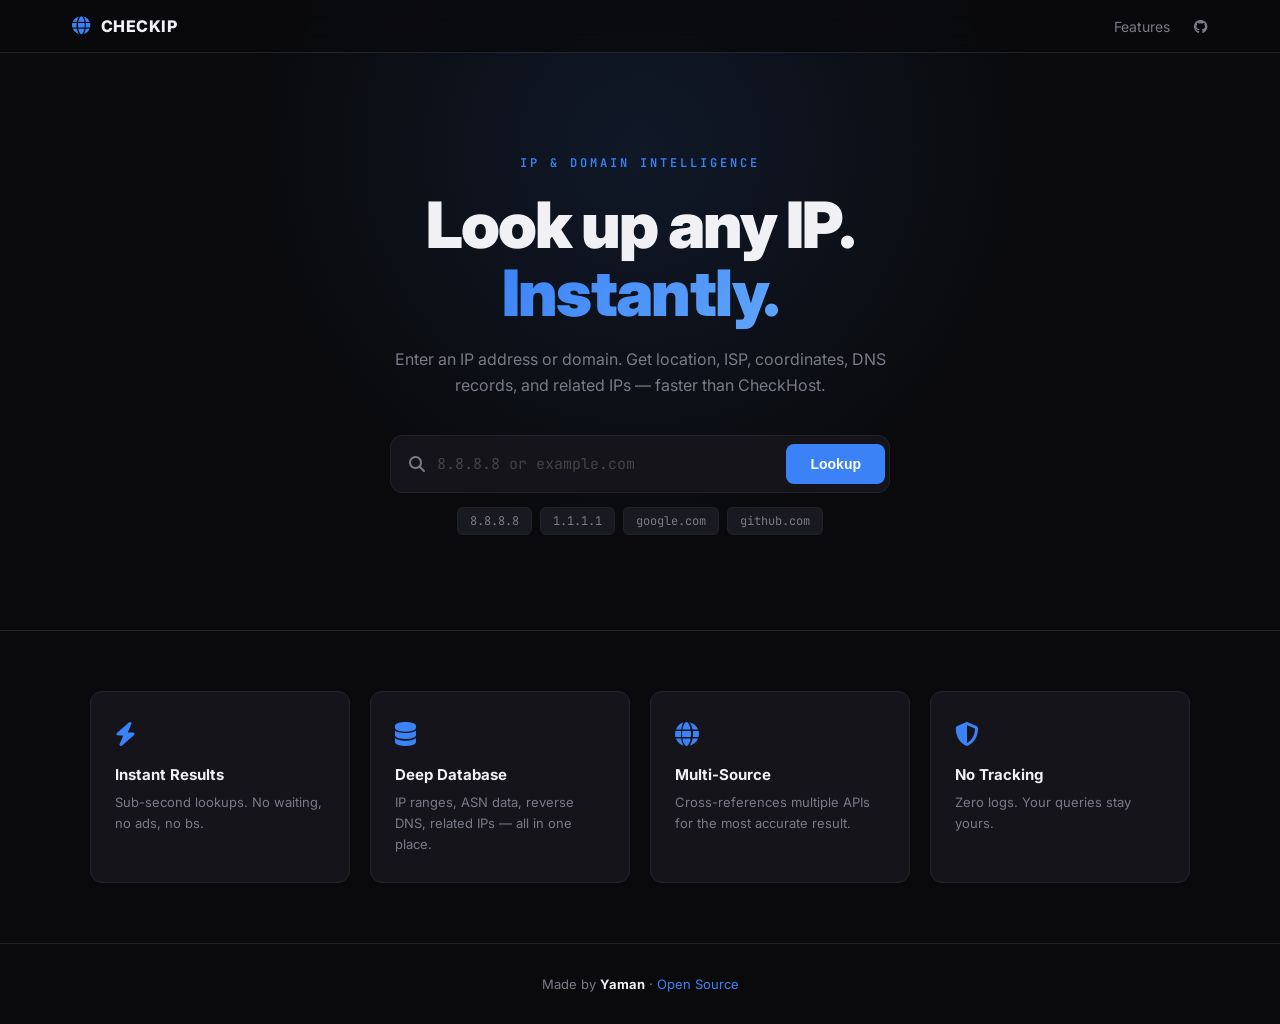
==== index.html @ 9cf47fec "CheckIP — fast IP & domain lookup tool" ====
<!DOCTYPE html>
<html lang="en">
<head>
    <meta charset="UTF-8">
    <meta name="viewport" content="width=device-width, initial-scale=1.0">
    <title>CheckIP — Fast IP & Domain Lookup</title>
    <link rel="preconnect" href="https://fonts.googleapis.com">
    <link rel="preconnect" href="https://fonts.gstatic.com" crossorigin>
    <link href="https://fonts.googleapis.com/css2?family=Inter:wght@400;500;600;700;800;900&family=JetBrains+Mono:wght@400;500;600&display=swap" rel="stylesheet">
    <link rel="stylesheet" href="https://cdnjs.cloudflare.com/ajax/libs/font-awesome/6.5.1/css/all.min.css">
    <link rel="stylesheet" href="css/style.css">
</head>
<body>

    <!-- Nav -->
    <nav class="nav">
        <div class="nav-inner">
            <a href="/" class="brand"><i class="fas fa-globe"></i> CHECKIP</a>
            <div class="nav-links">
                <a href="#features">Features</a>
                <a href="https://github.com/ywm1337/checkip" target="_blank"><i class="fab fa-github"></i></a>
            </div>
        </div>
    </nav>

    <!-- Hero -->
    <header class="hero">
        <div class="hero-content">
            <p class="tag mono">IP & DOMAIN INTELLIGENCE</p>
            <h1>Look up any IP.<br><span class="g">Instantly.</span></h1>
            <p class="lead">
                Enter an IP address or domain. Get location, ISP, coordinates,
                DNS records, and related IPs — faster than CheckHost.
            </p>
            <div class="search-box">
                <div class="search-wrap">
                    <i class="fas fa-search search-icon"></i>
                    <input type="text" id="query" placeholder="8.8.8.8 or example.com" autocomplete="off" spellcheck="false">
                    <button class="search-btn" id="searchBtn">Lookup</button>
                </div>
                <div class="search-hints">
                    <span onclick="setQ('8.8.8.8')">8.8.8.8</span>
                    <span onclick="setQ('1.1.1.1')">1.1.1.1</span>
                    <span onclick="setQ('google.com')">google.com</span>
                    <span onclick="setQ('github.com')">github.com</span>
                </div>
            </div>
        </div>
        <div class="hero-glow"></div>
    </header>

    <!-- Results (hidden until search) -->
    <section class="results" id="results" style="display:none;">
        <div class="results-inner">

            <!-- Status bar -->
            <div class="status-bar" id="statusBar">
                <span class="status-dot"></span>
                <span id="statusText">Ready</span>
                <span class="status-time" id="statusTime"></span>
            </div>

            <!-- Main info card -->
            <div class="info-grid" id="infoGrid">
                <div class="info-card">
                    <span class="info-label">IP Address</span>
                    <span class="info-val mono" id="rIP">—</span>
                </div>
                <div class="info-card">
                    <span class="info-label">Location</span>
                    <span class="info-val" id="rLocation">—</span>
                </div>
                <div class="info-card">
                    <span class="info-label">ISP</span>
                    <span class="info-val" id="rISP">—</span>
                </div>
                <div class="info-card">
                    <span class="info-label">Org</span>
                    <span class="info-val" id="rOrg">—</span>
                </div>
                <div class="info-card">
                    <span class="info-label">Timezone</span>
                    <span class="info-val mono" id="rTimezone">—</span>
                </div>
                <div class="info-card">
                    <span class="info-label">Coordinates</span>
                    <span class="info-val mono" id="rCoords">—</span>
                </div>
                <div class="info-card">
                    <span class="info-label">AS</span>
                    <span class="info-val mono" id="rAS">—</span>
                </div>
                <div class="info-card">
                    <span class="info-label">Reverse DNS</span>
                    <span class="info-val mono" id="rReverse">—</span>
                </div>
            </div>

            <!-- Related IPs -->
            <div class="section-header">
                <h2><i class="fas fa-project-diagram"></i> Related IPs</h2>
                <p>IPs from the same network range and ASN</p>
            </div>
            <div class="related-grid" id="relatedGrid">
                <div class="empty-state">
                    <i class="fas fa-spinner fa-spin"></i>
                    <span>Scanning network range...</span>
                </div>
            </div>

            <!-- DNS Records -->
            <div class="section-header">
                <h2><i class="fas fa-list"></i> DNS Records</h2>
                <p>A, AAAA, MX, NS, TXT records</p>
            </div>
            <div class="dns-grid" id="dnsGrid">
                <div class="empty-state">
                    <i class="fas fa-spinner fa-spin"></i>
                    <span>Resolving DNS...</span>
                </div>
            </div>

            <!-- Ping -->
            <div class="section-header">
                <h2><i class="fas fa-signal"></i> Ping Check</h2>
                <p>Response time from multiple locations</p>
            </div>
            <div class="ping-grid" id="pingGrid">
                <div class="empty-state">
                    <i class="fas fa-spinner fa-spin"></i>
                    <span>Pinging...</span>
                </div>
            </div>

        </div>
    </section>

    <!-- Features -->
    <section class="features" id="features">
        <div class="features-inner">
            <div class="feat">
                <div class="feat-icon"><i class="fas fa-bolt"></i></div>
                <h3>Instant Results</h3>
                <p>Sub-second lookups. No waiting, no ads, no bs.</p>
            </div>
            <div class="feat">
                <div class="feat-icon"><i class="fas fa-database"></i></div>
                <h3>Deep Database</h3>
                <p>IP ranges, ASN data, reverse DNS, related IPs — all in one place.</p>
            </div>
            <div class="feat">
                <div class="feat-icon"><i class="fas fa-globe"></i></div>
                <h3>Multi-Source</h3>
                <p>Cross-references multiple APIs for the most accurate result.</p>
            </div>
            <div class="feat">
                <div class="feat-icon"><i class="fas fa-shield-alt"></i></div>
                <h3>No Tracking</h3>
                <p>Zero logs. Your queries stay yours.</p>
            </div>
        </div>
    </section>

    <!-- Footer -->
    <footer class="footer">
        <span>Made by <b>Yaman</b> · <a href="https://github.com/ywm1337/checkip" target="_blank">Open Source</a></span>
    </footer>

    <script src="js/app.js"></script>
</body>
</html>
---- css/style.css ----
:root {
    --bg: #0a0a0c;
    --bg2: #0f0f13;
    --panel: #14141a;
    --panel2: #191920;
    --line: #22222b;
    --text: #f0f0f5;
    --mut: #7a7a88;
    --acc: #3b82f6;
    --acc2: #60a5fa;
    --green: #34d399;
    --red: #f87171;
    --yellow: #fbbf24;
    --mono: 'JetBrains Mono', monospace;
}

* { margin: 0; padding: 0; box-sizing: border-box; }
html { scroll-behavior: smooth; }
body {
    background: var(--bg);
    color: var(--text);
    font-family: 'Inter', sans-serif;
    -webkit-font-smoothing: antialiased;
    min-height: 100vh;
}
a { text-decoration: none; color: inherit; }
.mono { font-family: var(--mono); }

/* ===== Nav ===== */
.nav {
    position: fixed; top: 0; left: 0; right: 0; z-index: 100;
    background: rgba(10,10,12,0.75);
    backdrop-filter: blur(16px);
    border-bottom: 1px solid var(--line);
}
.nav-inner {
    max-width: 1200px; margin: 0 auto;
    display: flex; justify-content: space-between; align-items: center;
    padding: 16px 32px;
}
.brand {
    font-weight: 800; font-size: 16px; letter-spacing: 0.5px;
    display: flex; align-items: center; gap: 10px;
}
.brand i { color: var(--acc); font-size: 18px; }
.nav-links { display: flex; gap: 24px; align-items: center; font-size: 14px; color: var(--mut); }
.nav-links a:hover { color: var(--text); }

/* ===== Hero ===== */
.hero {
    min-height: 70vh;
    display: flex; align-items: center; justify-content: center;
    text-align: center;
    padding: 120px 32px 60px;
    position: relative; overflow: hidden;
}
.hero-glow {
    position: absolute; top: -40%; left: 50%; transform: translateX(-50%);
    width: 800px; height: 800px; border-radius: 50%;
    background: radial-gradient(circle, rgba(59,130,246,0.12) 0%, transparent 70%);
    pointer-events: none;
}
.hero-content { position: relative; z-index: 1; max-width: 700px; }
.tag {
    font-size: 12px; letter-spacing: 3px; color: var(--acc);
    margin-bottom: 20px; font-weight: 600;
}
.hero h1 {
    font-size: clamp(38px, 6vw, 64px);
    line-height: 1.05; font-weight: 900;
    letter-spacing: -0.03em; margin-bottom: 20px;
}
.g {
    background: linear-gradient(135deg, var(--acc), var(--acc2));
    -webkit-background-clip: text; background-clip: text;
    -webkit-text-fill-color: transparent;
}
.lead {
    color: var(--mut); font-size: 16px; line-height: 1.65;
    max-width: 50ch; margin: 0 auto 36px;
}

/* ===== Search ===== */
.search-box { max-width: 580px; margin: 0 auto; }
.search-wrap {
    display: flex; align-items: center;
    background: var(--panel);
    border: 1px solid var(--line);
    border-radius: 12px;
    padding: 4px 4px 4px 18px;
    transition: border-color .2s;
}
.search-wrap:focus-within { border-color: var(--acc); }
.search-icon { color: var(--mut); font-size: 16px; margin-right: 12px; }
.search-wrap input {
    flex: 1; background: none; border: none; outline: none;
    color: var(--text); font-family: var(--mono); font-size: 15px;
    padding: 14px 0;
}
.search-wrap input::placeholder { color: #444; }
.search-btn {
    background: var(--acc); color: #fff; border: none;
    font-weight: 700; font-size: 14px;
    padding: 12px 24px; border-radius: 8px;
    cursor: pointer; transition: background .15s;
}
.search-btn:hover { background: #2563eb; }
.search-hints {
    display: flex; gap: 8px; justify-content: center;
    margin-top: 14px; flex-wrap: wrap;
}
.search-hints span {
    font-family: var(--mono); font-size: 12px;
    color: var(--mut); background: var(--panel2);
    border: 1px solid var(--line); border-radius: 6px;
    padding: 5px 12px; cursor: pointer; transition: all .15s;
}
.search-hints span:hover { border-color: var(--acc); color: var(--text); }

/* ===== Results ===== */
.results { max-width: 1100px; margin: 0 auto; padding: 0 32px 60px; }

.status-bar {
    display: flex; align-items: center; gap: 10px;
    background: var(--panel); border: 1px solid var(--line);
    border-radius: 10px; padding: 12px 20px;
    margin-bottom: 24px; font-size: 13px;
}
.status-dot { width: 8px; height: 8px; border-radius: 50%; background: var(--green); }
.status-dot.loading { background: var(--yellow); animation: pulse 1s infinite; }
.status-dot.error { background: var(--red); }
.status-time { margin-left: auto; color: var(--mut); font-family: var(--mono); font-size: 12px; }
@keyframes pulse { 0%,100% { opacity: 1; } 50% { opacity: .4; } }

.info-grid {
    display: grid; grid-template-columns: repeat(4, 1fr); gap: 12px;
    margin-bottom: 40px;
}
.info-card {
    background: var(--panel); border: 1px solid var(--line);
    border-radius: 10px; padding: 18px;
    display: flex; flex-direction: column; gap: 6px;
    transition: border-color .2s;
}
.info-card:hover { border-color: var(--acc); }
.info-label { font-size: 11px; color: var(--mut); letter-spacing: 0.5px; text-transform: uppercase; font-weight: 600; }
.info-val { font-size: 14px; font-weight: 600; word-break: break-all; }

.section-header { margin-bottom: 16px; }
.section-header h2 { font-size: 18px; font-weight: 700; display: flex; align-items: center; gap: 10px; }
.section-header h2 i { color: var(--acc); font-size: 16px; }
.section-header p { color: var(--mut); font-size: 13px; margin-top: 4px; }

.related-grid, .dns-grid, .ping-grid {
    display: grid; grid-template-columns: repeat(auto-fill, minmax(260px, 1fr));
    gap: 10px; margin-bottom: 40px;
}
.rel-item, .dns-item, .ping-item {
    background: var(--panel); border: 1px solid var(--line);
    border-radius: 8px; padding: 14px 16px;
    font-family: var(--mono); font-size: 13px;
    display: flex; justify-content: space-between; align-items: center;
    transition: border-color .2s;
}
.rel-item:hover, .dns-item:hover, .ping-item:hover { border-color: var(--acc); }
.rel-ip { color: var(--text); font-weight: 600; }
.rel-tag { font-size: 10px; color: var(--mut); background: var(--panel2); padding: 3px 8px; border-radius: 4px; }
.dns-type { color: var(--acc); font-weight: 700; min-width: 36px; }
.dns-val { color: var(--mut); }
.ping-loc { color: var(--text); }
.ping-time { color: var(--green); font-weight: 600; }
.ping-time.slow { color: var(--yellow); }
.ping-time.timeout { color: var(--red); }

.empty-state {
    grid-column: 1 / -1;
    display: flex; align-items: center; justify-content: center;
    gap: 10px; padding: 30px;
    color: var(--mut); font-size: 14px;
}

/* ===== Features ===== */
.features {
    border-top: 1px solid var(--line);
    padding: 60px 32px;
}
.features-inner {
    max-width: 1100px; margin: 0 auto;
    display: grid; grid-template-columns: repeat(4, 1fr); gap: 20px;
}
.feat {
    background: var(--panel); border: 1px solid var(--line);
    border-radius: 12px; padding: 28px 24px;
    transition: border-color .2s;
}
.feat:hover { border-color: var(--acc); }
.feat-icon { font-size: 24px; color: var(--acc); margin-bottom: 16px; }
.feat h3 { font-size: 15px; font-weight: 700; margin-bottom: 8px; }
.feat p { color: var(--mut); font-size: 13px; line-height: 1.6; }

/* ===== Footer ===== */
.footer {
    border-top: 1px solid var(--line);
    padding: 32px; text-align: center;
    color: var(--mut); font-size: 13px;
}
.footer b { color: var(--text); }
.footer a { color: var(--acc); }
.footer a:hover { text-decoration: underline; }

@media (max-width: 900px) {
    .info-grid { grid-template-columns: repeat(2, 1fr); }
    .features-inner { grid-template-columns: repeat(2, 1fr); }
}
@media (max-width: 600px) {
    .info-grid { grid-template-columns: 1fr; }
    .features-inner { grid-template-columns: 1fr; }
    .nav-links a:first-child { display: none; }
}
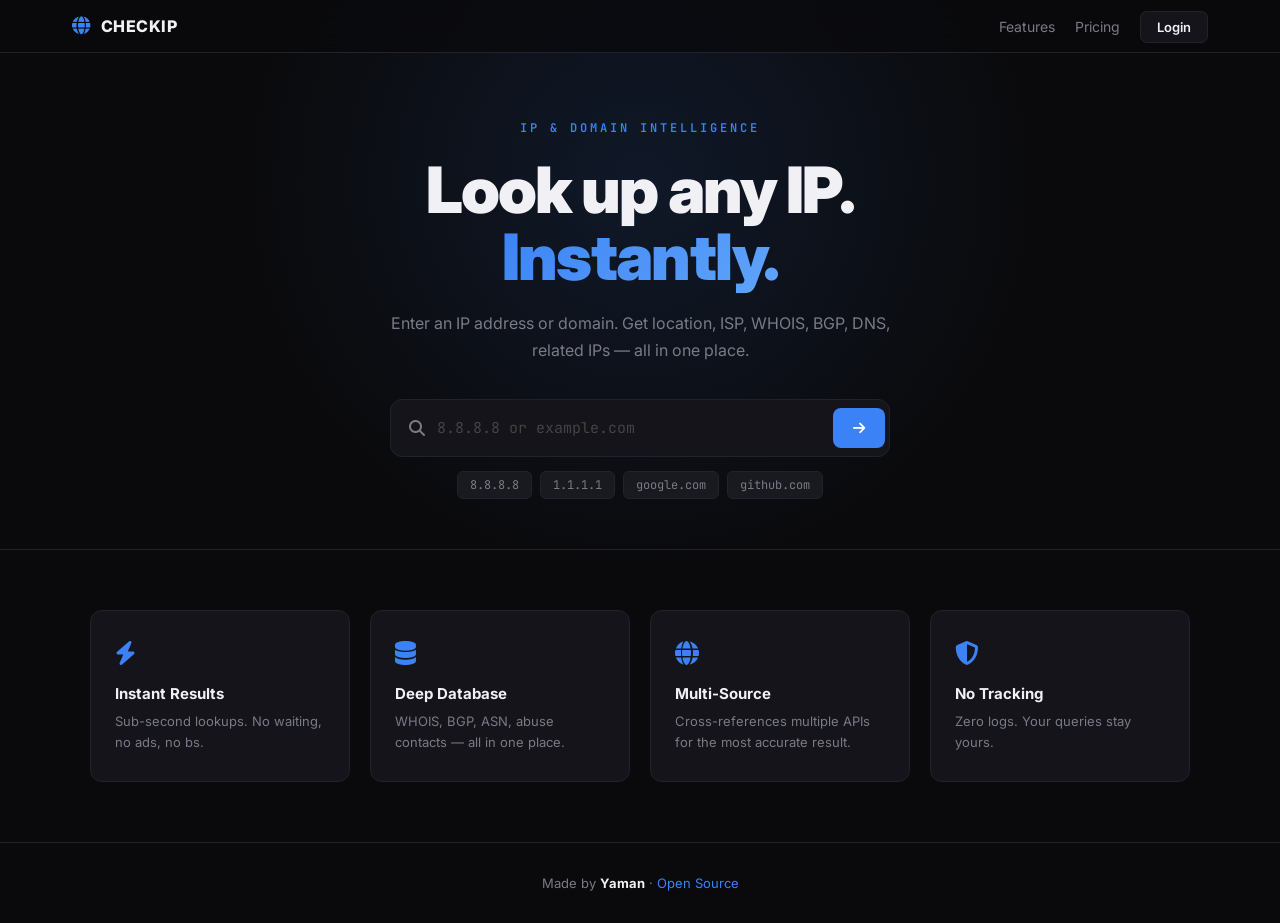
==== commit 593b3b49: "Add auth, credits, pricing, BGP, WHOIS, dashboard" ====
--- a/index.html
+++ b/index.html
@@ -11,32 +11,29 @@
     <link rel="stylesheet" href="css/style.css">
 </head>
 <body>
-
-    <!-- Nav -->
     <nav class="nav">
         <div class="nav-inner">
             <a href="/" class="brand"><i class="fas fa-globe"></i> CHECKIP</a>
             <div class="nav-links">
                 <a href="#features">Features</a>
-                <a href="https://github.com/ywm1337/checkip" target="_blank"><i class="fab fa-github"></i></a>
+                <a href="/pricing">Pricing</a>
+                <div id="navAuth">
+                    <a href="/auth" class="nav-btn">Login</a>
+                </div>
             </div>
         </div>
     </nav>
 
-    <!-- Hero -->
     <header class="hero">
         <div class="hero-content">
             <p class="tag mono">IP & DOMAIN INTELLIGENCE</p>
             <h1>Look up any IP.<br><span class="g">Instantly.</span></h1>
-            <p class="lead">
-                Enter an IP address or domain. Get location, ISP, coordinates,
-                DNS records, and related IPs — faster than CheckHost.
-            </p>
+            <p class="lead">Enter an IP address or domain. Get location, ISP, WHOIS, BGP, DNS, related IPs — all in one place.</p>
             <div class="search-box">
                 <div class="search-wrap">
                     <i class="fas fa-search search-icon"></i>
                     <input type="text" id="query" placeholder="8.8.8.8 or example.com" autocomplete="off" spellcheck="false">
-                    <button class="search-btn" id="searchBtn">Lookup</button>
+                    <button class="search-btn" id="searchBtn"><i class="fas fa-arrow-right"></i></button>
                 </div>
                 <div class="search-hints">
                     <span onclick="setQ('8.8.8.8')">8.8.8.8</span>
@@ -45,123 +42,51 @@
                     <span onclick="setQ('github.com')">github.com</span>
                 </div>
             </div>
+            <div class="credit-bar" id="creditBar" style="display:none;">
+                <i class="fas fa-coins"></i>
+                <span>Credits: <b id="creditCount">0</b> / <span id="creditLimit">10</span></span>
+                <a href="/pricing" class="credit-upgrade">Upgrade</a>
+            </div>
         </div>
         <div class="hero-glow"></div>
     </header>
 
-    <!-- Results (hidden until search) -->
     <section class="results" id="results" style="display:none;">
         <div class="results-inner">
-
-            <!-- Status bar -->
             <div class="status-bar" id="statusBar">
                 <span class="status-dot"></span>
                 <span id="statusText">Ready</span>
                 <span class="status-time" id="statusTime"></span>
             </div>
 
-            <!-- Main info card -->
-            <div class="info-grid" id="infoGrid">
-                <div class="info-card">
-                    <span class="info-label">IP Address</span>
-                    <span class="info-val mono" id="rIP">—</span>
-                </div>
-                <div class="info-card">
-                    <span class="info-label">Location</span>
-                    <span class="info-val" id="rLocation">—</span>
-                </div>
-                <div class="info-card">
-                    <span class="info-label">ISP</span>
-                    <span class="info-val" id="rISP">—</span>
-                </div>
-                <div class="info-card">
-                    <span class="info-label">Org</span>
-                    <span class="info-val" id="rOrg">—</span>
-                </div>
-                <div class="info-card">
-                    <span class="info-label">Timezone</span>
-                    <span class="info-val mono" id="rTimezone">—</span>
-                </div>
-                <div class="info-card">
-                    <span class="info-label">Coordinates</span>
-                    <span class="info-val mono" id="rCoords">—</span>
-                </div>
-                <div class="info-card">
-                    <span class="info-label">AS</span>
-                    <span class="info-val mono" id="rAS">—</span>
-                </div>
-                <div class="info-card">
-                    <span class="info-label">Reverse DNS</span>
-                    <span class="info-val mono" id="rReverse">—</span>
-                </div>
-            </div>
+            <div class="info-grid" id="infoGrid"></div>
 
-            <!-- Related IPs -->
-            <div class="section-header">
-                <h2><i class="fas fa-project-diagram"></i> Related IPs</h2>
-                <p>IPs from the same network range and ASN</p>
-            </div>
-            <div class="related-grid" id="relatedGrid">
-                <div class="empty-state">
-                    <i class="fas fa-spinner fa-spin"></i>
-                    <span>Scanning network range...</span>
-                </div>
-            </div>
+            <div class="section-header"><h2><i class="fas fa-server"></i> BGP / ASN</h2><p>Network origin and prefix data</p></div>
+            <div class="info-grid" id="bgpGrid"></div>
 
-            <!-- DNS Records -->
-            <div class="section-header">
-                <h2><i class="fas fa-list"></i> DNS Records</h2>
-                <p>A, AAAA, MX, NS, TXT records</p>
-            </div>
-            <div class="dns-grid" id="dnsGrid">
-                <div class="empty-state">
-                    <i class="fas fa-spinner fa-spin"></i>
-                    <span>Resolving DNS...</span>
-                </div>
-            </div>
+            <div class="section-header"><h2><i class="fas fa-shield-alt"></i> WHOIS / Abuse</h2><p>Registration and abuse contact info</p></div>
+            <div class="info-grid" id="whoisGrid"></div>
 
-            <!-- Ping -->
-            <div class="section-header">
-                <h2><i class="fas fa-signal"></i> Ping Check</h2>
-                <p>Response time from multiple locations</p>
-            </div>
-            <div class="ping-grid" id="pingGrid">
-                <div class="empty-state">
-                    <i class="fas fa-spinner fa-spin"></i>
-                    <span>Pinging...</span>
-                </div>
-            </div>
+            <div class="section-header"><h2><i class="fas fa-project-diagram"></i> Related IPs</h2><p>IPs from the same /24 range</p></div>
+            <div class="related-grid" id="relatedGrid"></div>
 
+            <div class="section-header"><h2><i class="fas fa-list"></i> DNS Records</h2><p>A, AAAA, MX, NS, TXT records</p></div>
+            <div class="dns-grid" id="dnsGrid"></div>
+
+            <div class="section-header"><h2><i class="fas fa-history"></i> Recent Lookups</h2><p>Your last 10 queries</p></div>
+            <div class="history-grid" id="historyGrid"></div>
         </div>
     </section>
 
-    <!-- Features -->
     <section class="features" id="features">
         <div class="features-inner">
-            <div class="feat">
-                <div class="feat-icon"><i class="fas fa-bolt"></i></div>
-                <h3>Instant Results</h3>
-                <p>Sub-second lookups. No waiting, no ads, no bs.</p>
-            </div>
-            <div class="feat">
-                <div class="feat-icon"><i class="fas fa-database"></i></div>
-                <h3>Deep Database</h3>
-                <p>IP ranges, ASN data, reverse DNS, related IPs — all in one place.</p>
-            </div>
-            <div class="feat">
-                <div class="feat-icon"><i class="fas fa-globe"></i></div>
-                <h3>Multi-Source</h3>
-                <p>Cross-references multiple APIs for the most accurate result.</p>
-            </div>
-            <div class="feat">
-                <div class="feat-icon"><i class="fas fa-shield-alt"></i></div>
-                <h3>No Tracking</h3>
-                <p>Zero logs. Your queries stay yours.</p>
-            </div>
+            <div class="feat"><div class="feat-icon"><i class="fas fa-bolt"></i></div><h3>Instant Results</h3><p>Sub-second lookups. No waiting, no ads, no bs.</p></div>
+            <div class="feat"><div class="feat-icon"><i class="fas fa-database"></i></div><h3>Deep Database</h3><p>WHOIS, BGP, ASN, abuse contacts — all in one place.</p></div>
+            <div class="feat"><div class="feat-icon"><i class="fas fa-globe"></i></div><h3>Multi-Source</h3><p>Cross-references multiple APIs for the most accurate result.</p></div>
+            <div class="feat"><div class="feat-icon"><i class="fas fa-shield-alt"></i></div><h3>No Tracking</h3><p>Zero logs. Your queries stay yours.</p></div>
         </div>
     </section>
 
-    <!-- Footer -->
     <footer class="footer">
         <span>Made by <b>Yaman</b> · <a href="https://github.com/ywm1337/checkip" target="_blank">Open Source</a></span>
     </footer>
--- a/css/style.css
+++ b/css/style.css
@@ -1,219 +1,164 @@
 :root {
-    --bg: #0a0a0c;
-    --bg2: #0f0f13;
-    --panel: #14141a;
-    --panel2: #191920;
-    --line: #22222b;
-    --text: #f0f0f5;
-    --mut: #7a7a88;
-    --acc: #3b82f6;
-    --acc2: #60a5fa;
-    --green: #34d399;
-    --red: #f87171;
-    --yellow: #fbbf24;
+    --bg: #0a0a0c; --bg2: #0f0f13; --panel: #14141a; --panel2: #191920;
+    --line: #22222b; --text: #f0f0f5; --mut: #7a7a88;
+    --acc: #3b82f6; --acc2: #60a5fa; --green: #34d399; --red: #f87171; --yellow: #fbbf24;
     --mono: 'JetBrains Mono', monospace;
 }
+* { margin:0; padding:0; box-sizing:border-box; }
+html { scroll-behavior: smooth; }
+body { background:var(--bg); color:var(--text); font-family:'Inter',sans-serif; -webkit-font-smoothing:antialiased; min-height:100vh; }
+a { text-decoration:none; color:inherit; }
+.mono { font-family:var(--mono); }
+.mut { color:var(--mut); }
 
-* { margin: 0; padding: 0; box-sizing: border-box; }
-html { scroll-behavior: smooth; }
-body {
-    background: var(--bg);
-    color: var(--text);
-    font-family: 'Inter', sans-serif;
-    -webkit-font-smoothing: antialiased;
-    min-height: 100vh;
+/* Nav */
+.nav { position:fixed; top:0; left:0; right:0; z-index:100; background:rgba(10,10,12,.75); backdrop-filter:blur(16px); border-bottom:1px solid var(--line); }
+.nav-inner { max-width:1200px; margin:0 auto; display:flex; justify-content:space-between; align-items:center; padding:16px 32px; }
+.brand { font-weight:800; font-size:16px; letter-spacing:.5px; display:flex; align-items:center; gap:10px; }
+.brand i { color:var(--acc); font-size:18px; }
+.nav-links { display:flex; gap:20px; align-items:center; font-size:14px; color:var(--mut); }
+.nav-links a:hover { color:var(--text); }
+.nav-btn { background:var(--panel); border:1px solid var(--line); padding:7px 16px; border-radius:7px; color:var(--text) !important; font-weight:600; font-size:13px; }
+.nav-btn:hover { border-color:var(--acc); }
+.nav-user { color:var(--acc); font-size:13px; font-family:var(--mono); }
+
+/* Hero */
+.hero { min-height:60vh; display:flex; align-items:center; justify-content:center; text-align:center; padding:120px 32px 50px; position:relative; overflow:hidden; }
+.hero-glow { position:absolute; top:-40%; left:50%; transform:translateX(-50%); width:800px; height:800px; border-radius:50%; background:radial-gradient(circle,rgba(59,130,246,.12) 0%,transparent 70%); pointer-events:none; }
+.hero-content { position:relative; z-index:1; max-width:700px; }
+.tag { font-size:12px; letter-spacing:3px; color:var(--acc); margin-bottom:20px; font-weight:600; }
+.hero h1 { font-size:clamp(38px,6vw,64px); line-height:1.05; font-weight:900; letter-spacing:-.03em; margin-bottom:20px; }
+.g { background:linear-gradient(135deg,var(--acc),var(--acc2)); -webkit-background-clip:text; background-clip:text; -webkit-text-fill-color:transparent; }
+.lead { color:var(--mut); font-size:16px; line-height:1.65; max-width:50ch; margin:0 auto 36px; }
+
+/* Search */
+.search-box { max-width:580px; margin:0 auto; }
+.search-wrap { display:flex; align-items:center; background:var(--panel); border:1px solid var(--line); border-radius:12px; padding:4px 4px 4px 18px; transition:border-color .2s; }
+.search-wrap:focus-within { border-color:var(--acc); }
+.search-icon { color:var(--mut); font-size:16px; margin-right:12px; }
+.search-wrap input { flex:1; background:none; border:none; outline:none; color:var(--text); font-family:var(--mono); font-size:15px; padding:14px 0; }
+.search-wrap input::placeholder { color:#444; }
+.search-btn { background:var(--acc); color:#fff; border:none; font-weight:700; font-size:14px; padding:12px 20px; border-radius:8px; cursor:pointer; transition:background .15s; }
+.search-btn:hover { background:#2563eb; }
+.search-hints { display:flex; gap:8px; justify-content:center; margin-top:14px; flex-wrap:wrap; }
+.search-hints span { font-family:var(--mono); font-size:12px; color:var(--mut); background:var(--panel2); border:1px solid var(--line); border-radius:6px; padding:5px 12px; cursor:pointer; transition:all .15s; }
+.search-hints span:hover { border-color:var(--acc); color:var(--text); }
+
+/* Credit bar */
+.credit-bar { display:flex; align-items:center; gap:10px; justify-content:center; margin-top:18px; font-size:13px; color:var(--mut); background:var(--panel); border:1px solid var(--line); border-radius:8px; padding:10px 20px; }
+.credit-bar i { color:var(--yellow); }
+.credit-upgrade { color:var(--acc); font-weight:600; margin-left:6px; }
+.credit-upgrade:hover { text-decoration:underline; }
+
+/* Results */
+.results { max-width:1100px; margin:0 auto; padding:0 32px 60px; }
+.status-bar { display:flex; align-items:center; gap:10px; background:var(--panel); border:1px solid var(--line); border-radius:10px; padding:12px 20px; margin-bottom:24px; font-size:13px; }
+.status-dot { width:8px; height:8px; border-radius:50%; background:var(--green); }
+.status-dot.loading { background:var(--yellow); animation:pulse 1s infinite; }
+.status-dot.error { background:var(--red); }
+.status-time { margin-left:auto; color:var(--mut); font-family:var(--mono); font-size:12px; }
+@keyframes pulse { 0%,100% { opacity:1; } 50% { opacity:.4; } }
+
+.info-grid { display:grid; grid-template-columns:repeat(4,1fr); gap:12px; margin-bottom:30px; }
+.info-card { background:var(--panel); border:1px solid var(--line); border-radius:10px; padding:18px; display:flex; flex-direction:column; gap:6px; transition:border-color .2s; }
+.info-card:hover { border-color:var(--acc); }
+.info-label { font-size:11px; color:var(--mut); letter-spacing:.5px; text-transform:uppercase; font-weight:600; }
+.info-val { font-size:14px; font-weight:600; word-break:break-all; }
+
+.section-header { margin-bottom:16px; margin-top:20px; }
+.section-header h2 { font-size:18px; font-weight:700; display:flex; align-items:center; gap:10px; }
+.section-header h2 i { color:var(--acc); font-size:16px; }
+.section-header p { color:var(--mut); font-size:13px; margin-top:4px; }
+
+.related-grid,.dns-grid,.history-grid { display:grid; grid-template-columns:repeat(auto-fill,minmax(260px,1fr)); gap:10px; margin-bottom:30px; }
+.rel-item,.dns-item,.hist-item { background:var(--panel); border:1px solid var(--line); border-radius:8px; padding:14px 16px; font-family:var(--mono); font-size:13px; display:flex; justify-content:space-between; align-items:center; transition:border-color .2s; }
+.rel-item:hover,.dns-item:hover { border-color:var(--acc); }
+.rel-ip { color:var(--text); font-weight:600; }
+.rel-tag,.dns-type { color:var(--acc); font-weight:700; min-width:36px; font-size:10px; background:var(--panel2); padding:3px 8px; border-radius:4px; }
+.dns-val { color:var(--mut); font-size:12px; overflow:hidden; text-overflow:ellipsis; max-width:180px; }
+.empty-state { grid-column:1/-1; display:flex; align-items:center; justify-content:center; gap:10px; padding:30px; color:var(--mut); font-size:14px; }
+
+/* Features */
+.features { border-top:1px solid var(--line); padding:60px 32px; }
+.features-inner { max-width:1100px; margin:0 auto; display:grid; grid-template-columns:repeat(4,1fr); gap:20px; }
+.feat { background:var(--panel); border:1px solid var(--line); border-radius:12px; padding:28px 24px; transition:border-color .2s; }
+.feat:hover { border-color:var(--acc); }
+.feat-icon { font-size:24px; color:var(--acc); margin-bottom:16px; }
+.feat h3 { font-size:15px; font-weight:700; margin-bottom:8px; }
+.feat p { color:var(--mut); font-size:13px; line-height:1.6; }
+
+/* Footer */
+.footer { border-top:1px solid var(--line); padding:32px; text-align:center; color:var(--mut); font-size:13px; }
+.footer b { color:var(--text); }
+.footer a { color:var(--acc); }
+.footer a:hover { text-decoration:underline; }
+
+/* Auth */
+.auth-page { min-height:100vh; display:flex; align-items:center; justify-content:center; padding:100px 32px; }
+.auth-card { background:var(--panel); border:1px solid var(--line); border-radius:16px; padding:40px; width:100%; max-width:400px; }
+.auth-card h1 { font-size:28px; font-weight:800; margin-bottom:6px; }
+.auth-sub { color:var(--mut); font-size:14px; margin-bottom:30px; }
+.auth-card form { display:flex; flex-direction:column; gap:14px; }
+.auth-card input { background:var(--bg); border:1px solid var(--line); border-radius:8px; padding:14px 16px; color:var(--text); font-size:14px; font-family:var(--mono); outline:none; transition:border-color .2s; }
+.auth-card input:focus { border-color:var(--acc); }
+.auth-card .btn { width:100%; padding:14px; font-size:15px; margin-top:4px; }
+.auth-toggle { text-align:center; margin-top:20px; font-size:13px; color:var(--mut); }
+.auth-toggle a { color:var(--acc); font-weight:600; }
+.auth-toggle a:hover { text-decoration:underline; }
+.auth-error { color:var(--red); font-size:13px; text-align:center; margin-top:14px; min-height:20px; }
+
+/* Pricing */
+.pricing-page { min-height:100vh; padding:120px 32px 60px; max-width:1200px; margin:0 auto; }
+.pricing-grid { display:grid; grid-template-columns:repeat(4,1fr); gap:18px; }
+.plan-card { background:var(--panel); border:1px solid var(--line); border-radius:14px; padding:30px 24px; display:flex; flex-direction:column; position:relative; transition:border-color .2s; }
+.plan-card:hover { border-color:var(--acc); }
+.plan-card.feature { border-color:var(--acc); }
+.plan-card.current { border-color:var(--green); }
+.badge { position:absolute; top:-12px; left:50%; transform:translateX(-50%); background:var(--acc); color:#fff; font-size:11px; font-weight:700; padding:4px 14px; border-radius:20px; letter-spacing:.5px; }
+.current-badge { background:var(--green); }
+.plan-card h3 { font-size:18px; font-weight:700; margin-bottom:8px; margin-top:10px; }
+.plan-card .price { font-size:36px; font-weight:900; margin-bottom:4px; }
+.plan-card .price span { font-size:14px; color:var(--mut); font-weight:400; }
+.plan-card .credits-info { color:var(--mut); font-size:13px; margin-bottom:20px; }
+.plan-card ul { list-style:none; margin-bottom:24px; flex:1; display:flex; flex-direction:column; gap:10px; }
+.plan-card li { font-size:13px; color:var(--text); display:flex; gap:10px; align-items:flex-start; }
+.plan-card li i { color:var(--green); font-size:12px; margin-top:3px; }
+.plan-card .btn { width:100%; text-align:center; justify-content:center; }
+
+/* Dashboard */
+.dashboard { max-width:1100px; margin:0 auto; padding:100px 32px 60px; }
+.dash-header { display:flex; justify-content:space-between; align-items:flex-start; margin-bottom:30px; }
+.dash-header h1 { font-size:28px; font-weight:800; }
+.dash-plan { display:flex; align-items:center; gap:12px; }
+.plan-badge { font-family:var(--mono); font-size:12px; font-weight:700; background:var(--acc); color:#fff; padding:5px 12px; border-radius:6px; }
+.dash-stats { display:grid; grid-template-columns:repeat(3,1fr); gap:14px; margin-bottom:30px; }
+.stat-card { background:var(--panel); border:1px solid var(--line); border-radius:10px; padding:20px; }
+.stat-label { font-size:11px; color:var(--mut); text-transform:uppercase; letter-spacing:.5px; font-weight:600; }
+.stat-val { display:block; font-size:28px; font-weight:900; margin-top:6px; }
+.dash-search { margin-bottom:30px; }
+.dash-search .search-wrap { max-width:100%; }
+.hist-item .mut { font-size:12px; }
+
+/* Buttons */
+.btn { display:inline-flex; align-items:center; gap:10px; font-size:14px; font-weight:600; padding:12px 22px; border-radius:9px; border:none; cursor:pointer; transition:all .15s; }
+.btn:active { transform:translateY(1px); }
+.btn-primary { background:var(--acc); color:#fff; }
+.btn-primary:hover { background:#2563eb; }
+.btn-dark { background:var(--panel2); color:var(--text); border:1px solid var(--line); }
+.btn-dark:hover { border-color:var(--acc); }
+.btn-ghost { background:none; color:var(--mut); border:1px solid var(--line); }
+.btn-ghost:hover { border-color:var(--acc); color:var(--text); }
+
+@media (max-width:900px) {
+    .info-grid { grid-template-columns:repeat(2,1fr); }
+    .features-inner { grid-template-columns:repeat(2,1fr); }
+    .pricing-grid { grid-template-columns:repeat(2,1fr); }
+    .dash-stats { grid-template-columns:1fr; }
 }
-a { text-decoration: none; color: inherit; }
-.mono { font-family: var(--mono); }
-
-/* ===== Nav ===== */
-.nav {
-    position: fixed; top: 0; left: 0; right: 0; z-index: 100;
-    background: rgba(10,10,12,0.75);
-    backdrop-filter: blur(16px);
-    border-bottom: 1px solid var(--line);
+@media (max-width:600px) {
+    .info-grid { grid-template-columns:1fr; }
+    .features-inner { grid-template-columns:1fr; }
+    .pricing-grid { grid-template-columns:1fr; }
+    .nav-links a:not(.nav-btn):not(.nav-user) { display:none; }
+    .dash-header { flex-direction:column; gap:16px; }
 }
-.nav-inner {
-    max-width: 1200px; margin: 0 auto;
-    display: flex; justify-content: space-between; align-items: center;
-    padding: 16px 32px;
-}
-.brand {
-    font-weight: 800; font-size: 16px; letter-spacing: 0.5px;
-    display: flex; align-items: center; gap: 10px;
-}
-.brand i { color: var(--acc); font-size: 18px; }
-.nav-links { display: flex; gap: 24px; align-items: center; font-size: 14px; color: var(--mut); }
-.nav-links a:hover { color: var(--text); }
-
-/* ===== Hero ===== */
-.hero {
-    min-height: 70vh;
-    display: flex; align-items: center; justify-content: center;
-    text-align: center;
-    padding: 120px 32px 60px;
-    position: relative; overflow: hidden;
-}
-.hero-glow {
-    position: absolute; top: -40%; left: 50%; transform: translateX(-50%);
-    width: 800px; height: 800px; border-radius: 50%;
-    background: radial-gradient(circle, rgba(59,130,246,0.12) 0%, transparent 70%);
-    pointer-events: none;
-}
-.hero-content { position: relative; z-index: 1; max-width: 700px; }
-.tag {
-    font-size: 12px; letter-spacing: 3px; color: var(--acc);
-    margin-bottom: 20px; font-weight: 600;
-}
-.hero h1 {
-    font-size: clamp(38px, 6vw, 64px);
-    line-height: 1.05; font-weight: 900;
-    letter-spacing: -0.03em; margin-bottom: 20px;
-}
-.g {
-    background: linear-gradient(135deg, var(--acc), var(--acc2));
-    -webkit-background-clip: text; background-clip: text;
-    -webkit-text-fill-color: transparent;
-}
-.lead {
-    color: var(--mut); font-size: 16px; line-height: 1.65;
-    max-width: 50ch; margin: 0 auto 36px;
-}
-
-/* ===== Search ===== */
-.search-box { max-width: 580px; margin: 0 auto; }
-.search-wrap {
-    display: flex; align-items: center;
-    background: var(--panel);
-    border: 1px solid var(--line);
-    border-radius: 12px;
-    padding: 4px 4px 4px 18px;
-    transition: border-color .2s;
-}
-.search-wrap:focus-within { border-color: var(--acc); }
-.search-icon { color: var(--mut); font-size: 16px; margin-right: 12px; }
-.search-wrap input {
-    flex: 1; background: none; border: none; outline: none;
-    color: var(--text); font-family: var(--mono); font-size: 15px;
-    padding: 14px 0;
-}
-.search-wrap input::placeholder { color: #444; }
-.search-btn {
-    background: var(--acc); color: #fff; border: none;
-    font-weight: 700; font-size: 14px;
-    padding: 12px 24px; border-radius: 8px;
-    cursor: pointer; transition: background .15s;
-}
-.search-btn:hover { background: #2563eb; }
-.search-hints {
-    display: flex; gap: 8px; justify-content: center;
-    margin-top: 14px; flex-wrap: wrap;
-}
-.search-hints span {
-    font-family: var(--mono); font-size: 12px;
-    color: var(--mut); background: var(--panel2);
-    border: 1px solid var(--line); border-radius: 6px;
-    padding: 5px 12px; cursor: pointer; transition: all .15s;
-}
-.search-hints span:hover { border-color: var(--acc); color: var(--text); }
-
-/* ===== Results ===== */
-.results { max-width: 1100px; margin: 0 auto; padding: 0 32px 60px; }
-
-.status-bar {
-    display: flex; align-items: center; gap: 10px;
-    background: var(--panel); border: 1px solid var(--line);
-    border-radius: 10px; padding: 12px 20px;
-    margin-bottom: 24px; font-size: 13px;
-}
-.status-dot { width: 8px; height: 8px; border-radius: 50%; background: var(--green); }
-.status-dot.loading { background: var(--yellow); animation: pulse 1s infinite; }
-.status-dot.error { background: var(--red); }
-.status-time { margin-left: auto; color: var(--mut); font-family: var(--mono); font-size: 12px; }
-@keyframes pulse { 0%,100% { opacity: 1; } 50% { opacity: .4; } }
-
-.info-grid {
-    display: grid; grid-template-columns: repeat(4, 1fr); gap: 12px;
-    margin-bottom: 40px;
-}
-.info-card {
-    background: var(--panel); border: 1px solid var(--line);
-    border-radius: 10px; padding: 18px;
-    display: flex; flex-direction: column; gap: 6px;
-    transition: border-color .2s;
-}
-.info-card:hover { border-color: var(--acc); }
-.info-label { font-size: 11px; color: var(--mut); letter-spacing: 0.5px; text-transform: uppercase; font-weight: 600; }
-.info-val { font-size: 14px; font-weight: 600; word-break: break-all; }
-
-.section-header { margin-bottom: 16px; }
-.section-header h2 { font-size: 18px; font-weight: 700; display: flex; align-items: center; gap: 10px; }
-.section-header h2 i { color: var(--acc); font-size: 16px; }
-.section-header p { color: var(--mut); font-size: 13px; margin-top: 4px; }
-
-.related-grid, .dns-grid, .ping-grid {
-    display: grid; grid-template-columns: repeat(auto-fill, minmax(260px, 1fr));
-    gap: 10px; margin-bottom: 40px;
-}
-.rel-item, .dns-item, .ping-item {
-    background: var(--panel); border: 1px solid var(--line);
-    border-radius: 8px; padding: 14px 16px;
-    font-family: var(--mono); font-size: 13px;
-    display: flex; justify-content: space-between; align-items: center;
-    transition: border-color .2s;
-}
-.rel-item:hover, .dns-item:hover, .ping-item:hover { border-color: var(--acc); }
-.rel-ip { color: var(--text); font-weight: 600; }
-.rel-tag { font-size: 10px; color: var(--mut); background: var(--panel2); padding: 3px 8px; border-radius: 4px; }
-.dns-type { color: var(--acc); font-weight: 700; min-width: 36px; }
-.dns-val { color: var(--mut); }
-.ping-loc { color: var(--text); }
-.ping-time { color: var(--green); font-weight: 600; }
-.ping-time.slow { color: var(--yellow); }
-.ping-time.timeout { color: var(--red); }
-
-.empty-state {
-    grid-column: 1 / -1;
-    display: flex; align-items: center; justify-content: center;
-    gap: 10px; padding: 30px;
-    color: var(--mut); font-size: 14px;
-}
-
-/* ===== Features ===== */
-.features {
-    border-top: 1px solid var(--line);
-    padding: 60px 32px;
-}
-.features-inner {
-    max-width: 1100px; margin: 0 auto;
-    display: grid; grid-template-columns: repeat(4, 1fr); gap: 20px;
-}
-.feat {
-    background: var(--panel); border: 1px solid var(--line);
-    border-radius: 12px; padding: 28px 24px;
-    transition: border-color .2s;
-}
-.feat:hover { border-color: var(--acc); }
-.feat-icon { font-size: 24px; color: var(--acc); margin-bottom: 16px; }
-.feat h3 { font-size: 15px; font-weight: 700; margin-bottom: 8px; }
-.feat p { color: var(--mut); font-size: 13px; line-height: 1.6; }
-
-/* ===== Footer ===== */
-.footer {
-    border-top: 1px solid var(--line);
-    padding: 32px; text-align: center;
-    color: var(--mut); font-size: 13px;
-}
-.footer b { color: var(--text); }
-.footer a { color: var(--acc); }
-.footer a:hover { text-decoration: underline; }
-
-@media (max-width: 900px) {
-    .info-grid { grid-template-columns: repeat(2, 1fr); }
-    .features-inner { grid-template-columns: repeat(2, 1fr); }
-}
-@media (max-width: 600px) {
-    .info-grid { grid-template-columns: 1fr; }
-    .features-inner { grid-template-columns: 1fr; }
-    .nav-links a:first-child { display: none; }
-}
